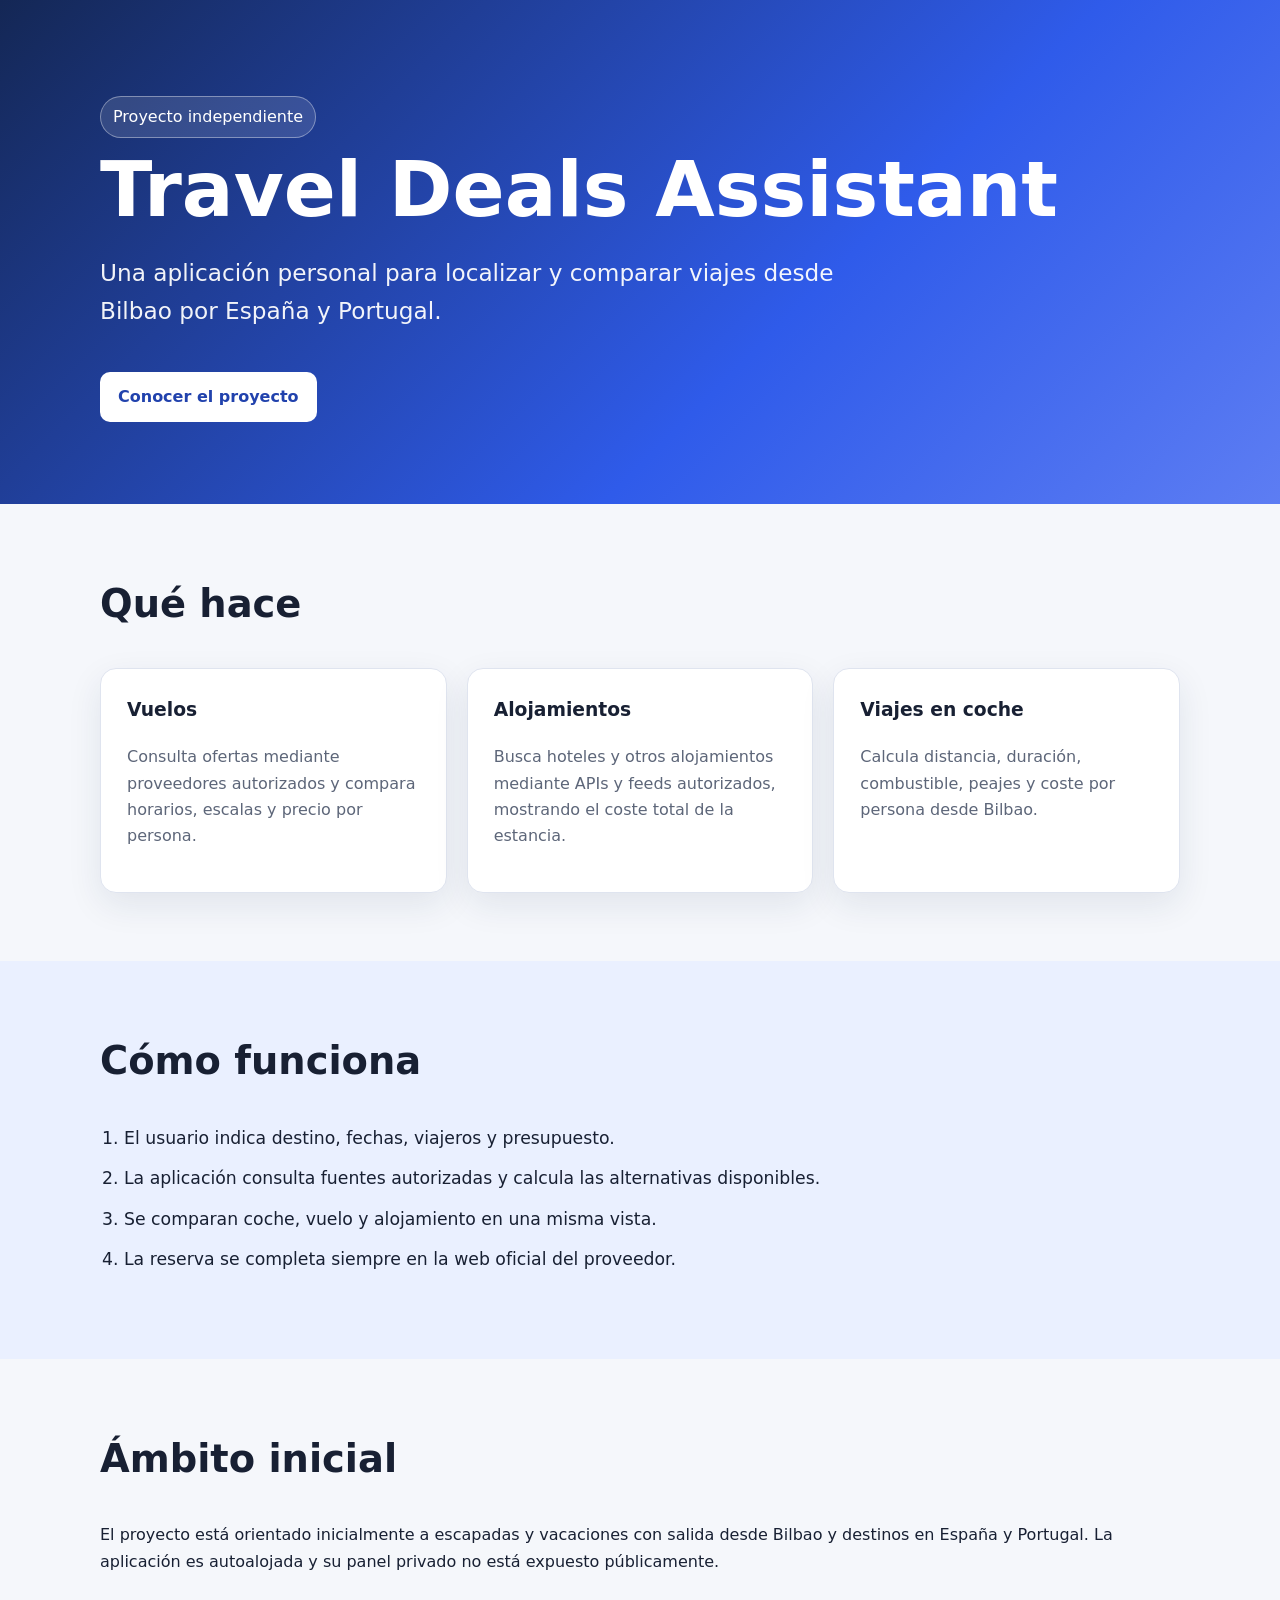
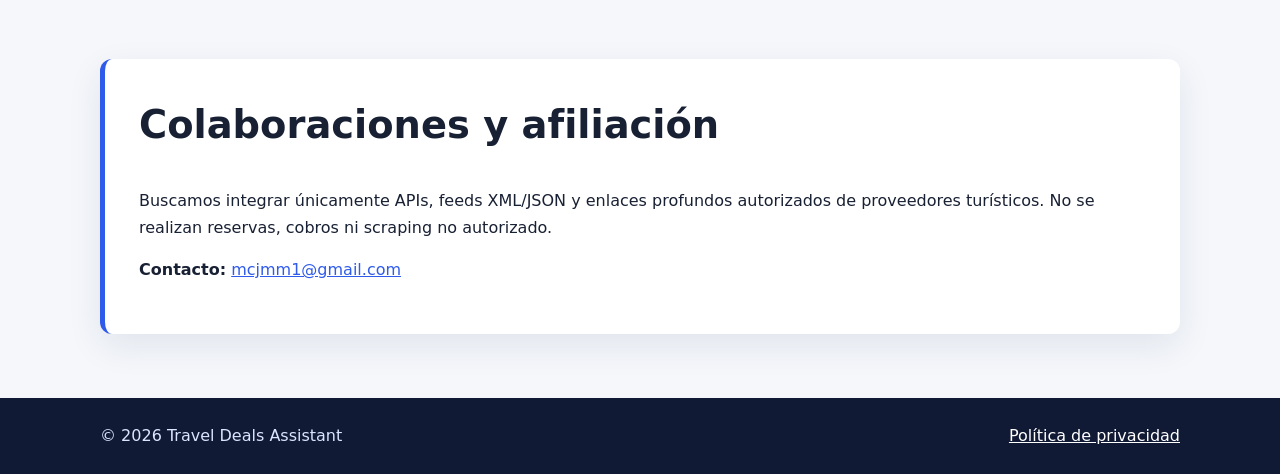
==== index.html @ fdabef5c "Add files via upload" ====
<!doctype html>
<html lang="es">
<head>
  <meta charset="utf-8">
  <meta name="viewport" content="width=device-width, initial-scale=1">
  <meta name="description" content="Travel Deals Assistant: comparador personal de viajes desde Bilbao para España y Portugal.">
  <title>Travel Deals Assistant</title>
  <link rel="stylesheet" href="styles.css">
</head>
<body>
  <header class="hero">
    <div class="wrap">
      <span class="badge">Proyecto independiente</span>
      <h1>Travel Deals Assistant</h1>
      <p class="lead">Una aplicación personal para localizar y comparar viajes desde Bilbao por España y Portugal.</p>
      <a class="button" href="#proyecto">Conocer el proyecto</a>
    </div>
  </header>

  <main>
    <section id="proyecto" class="wrap section">
      <h2>Qué hace</h2>
      <div class="cards">
        <article class="card">
          <h3>Vuelos</h3>
          <p>Consulta ofertas mediante proveedores autorizados y compara horarios, escalas y precio por persona.</p>
        </article>
        <article class="card">
          <h3>Alojamientos</h3>
          <p>Busca hoteles y otros alojamientos mediante APIs y feeds autorizados, mostrando el coste total de la estancia.</p>
        </article>
        <article class="card">
          <h3>Viajes en coche</h3>
          <p>Calcula distancia, duración, combustible, peajes y coste por persona desde Bilbao.</p>
        </article>
      </div>
    </section>

    <section class="alt">
      <div class="wrap section">
        <h2>Cómo funciona</h2>
        <ol class="steps">
          <li>El usuario indica destino, fechas, viajeros y presupuesto.</li>
          <li>La aplicación consulta fuentes autorizadas y calcula las alternativas disponibles.</li>
          <li>Se comparan coche, vuelo y alojamiento en una misma vista.</li>
          <li>La reserva se completa siempre en la web oficial del proveedor.</li>
        </ol>
      </div>
    </section>

    <section class="wrap section">
      <h2>Ámbito inicial</h2>
      <p>El proyecto está orientado inicialmente a escapadas y vacaciones con salida desde Bilbao y destinos en España y Portugal. La aplicación es autoalojada y su panel privado no está expuesto públicamente.</p>
    </section>

    <section class="wrap section notice">
      <h2>Colaboraciones y afiliación</h2>
      <p>Buscamos integrar únicamente APIs, feeds XML/JSON y enlaces profundos autorizados de proveedores turísticos. No se realizan reservas, cobros ni scraping no autorizado.</p>
      <p><strong>Contacto:</strong> <a href="mailto:mcjmm1@gmail.com">mcjmm1@gmail.com</a></p>
    </section>
  </main>

  <footer>
    <div class="wrap footer-inner">
      <span>© 2026 Travel Deals Assistant</span>
      <a href="privacidad.html">Política de privacidad</a>
    </div>
  </footer>
</body>
</html>
---- styles.css ----
:root {
  --bg: #f5f7fb;
  --surface: #ffffff;
  --text: #182033;
  --muted: #5d6679;
  --brand: #2f5bea;
  --brand-dark: #2142ad;
  --line: #dfe4ef;
  --shadow: 0 12px 35px rgba(26, 39, 77, .09);
}

* { box-sizing: border-box; }
html { scroll-behavior: smooth; }
body {
  margin: 0;
  font-family: system-ui, -apple-system, BlinkMacSystemFont, "Segoe UI", sans-serif;
  color: var(--text);
  background: var(--bg);
  line-height: 1.65;
}
a { color: var(--brand); }
.wrap { width: min(1080px, calc(100% - 36px)); margin: 0 auto; }
.hero {
  padding: 96px 0 82px;
  color: white;
  background: linear-gradient(135deg, #142755, #2f5bea 62%, #5d7df3);
}
.hero h1 { margin: 12px 0 12px; font-size: clamp(2.4rem, 6vw, 4.8rem); line-height: 1.05; }
.lead { max-width: 760px; font-size: clamp(1.08rem, 2.4vw, 1.45rem); opacity: .94; }
.badge { display: inline-block; padding: 7px 12px; border: 1px solid rgba(255,255,255,.38); border-radius: 999px; background: rgba(255,255,255,.12); }
.button { display: inline-block; margin-top: 18px; padding: 12px 18px; border-radius: 10px; background: white; color: var(--brand-dark); text-decoration: none; font-weight: 750; }
.section { padding: 68px 0; }
h2 { margin-top: 0; font-size: clamp(1.75rem, 3vw, 2.45rem); }
h3 { margin-top: 0; }
.cards { display: grid; grid-template-columns: repeat(3, 1fr); gap: 20px; }
.card { padding: 26px; border: 1px solid var(--line); border-radius: 16px; background: var(--surface); box-shadow: var(--shadow); }
.card p, .prose p { color: var(--muted); }
.alt { background: #eaf0ff; }
.steps { padding-left: 24px; font-size: 1.08rem; }
.steps li { margin: 12px 0; }
.notice { margin-bottom: 64px; padding: 34px; border-left: 5px solid var(--brand); border-radius: 12px; background: var(--surface); box-shadow: var(--shadow); }
footer { padding: 25px 0; color: #dce4ff; background: #101a35; }
.footer-inner { display: flex; justify-content: space-between; gap: 20px; flex-wrap: wrap; }
footer a { color: white; }
.small-header { padding: 42px 0; color: white; background: linear-gradient(135deg, #142755, #2f5bea); }
.small-header h1 { margin-bottom: 0; }
.back { color: white; }
.prose { min-height: 66vh; max-width: 800px; }

@media (max-width: 760px) {
  .hero { padding: 70px 0 60px; }
  .cards { grid-template-columns: 1fr; }
  .section { padding: 48px 0; }
}
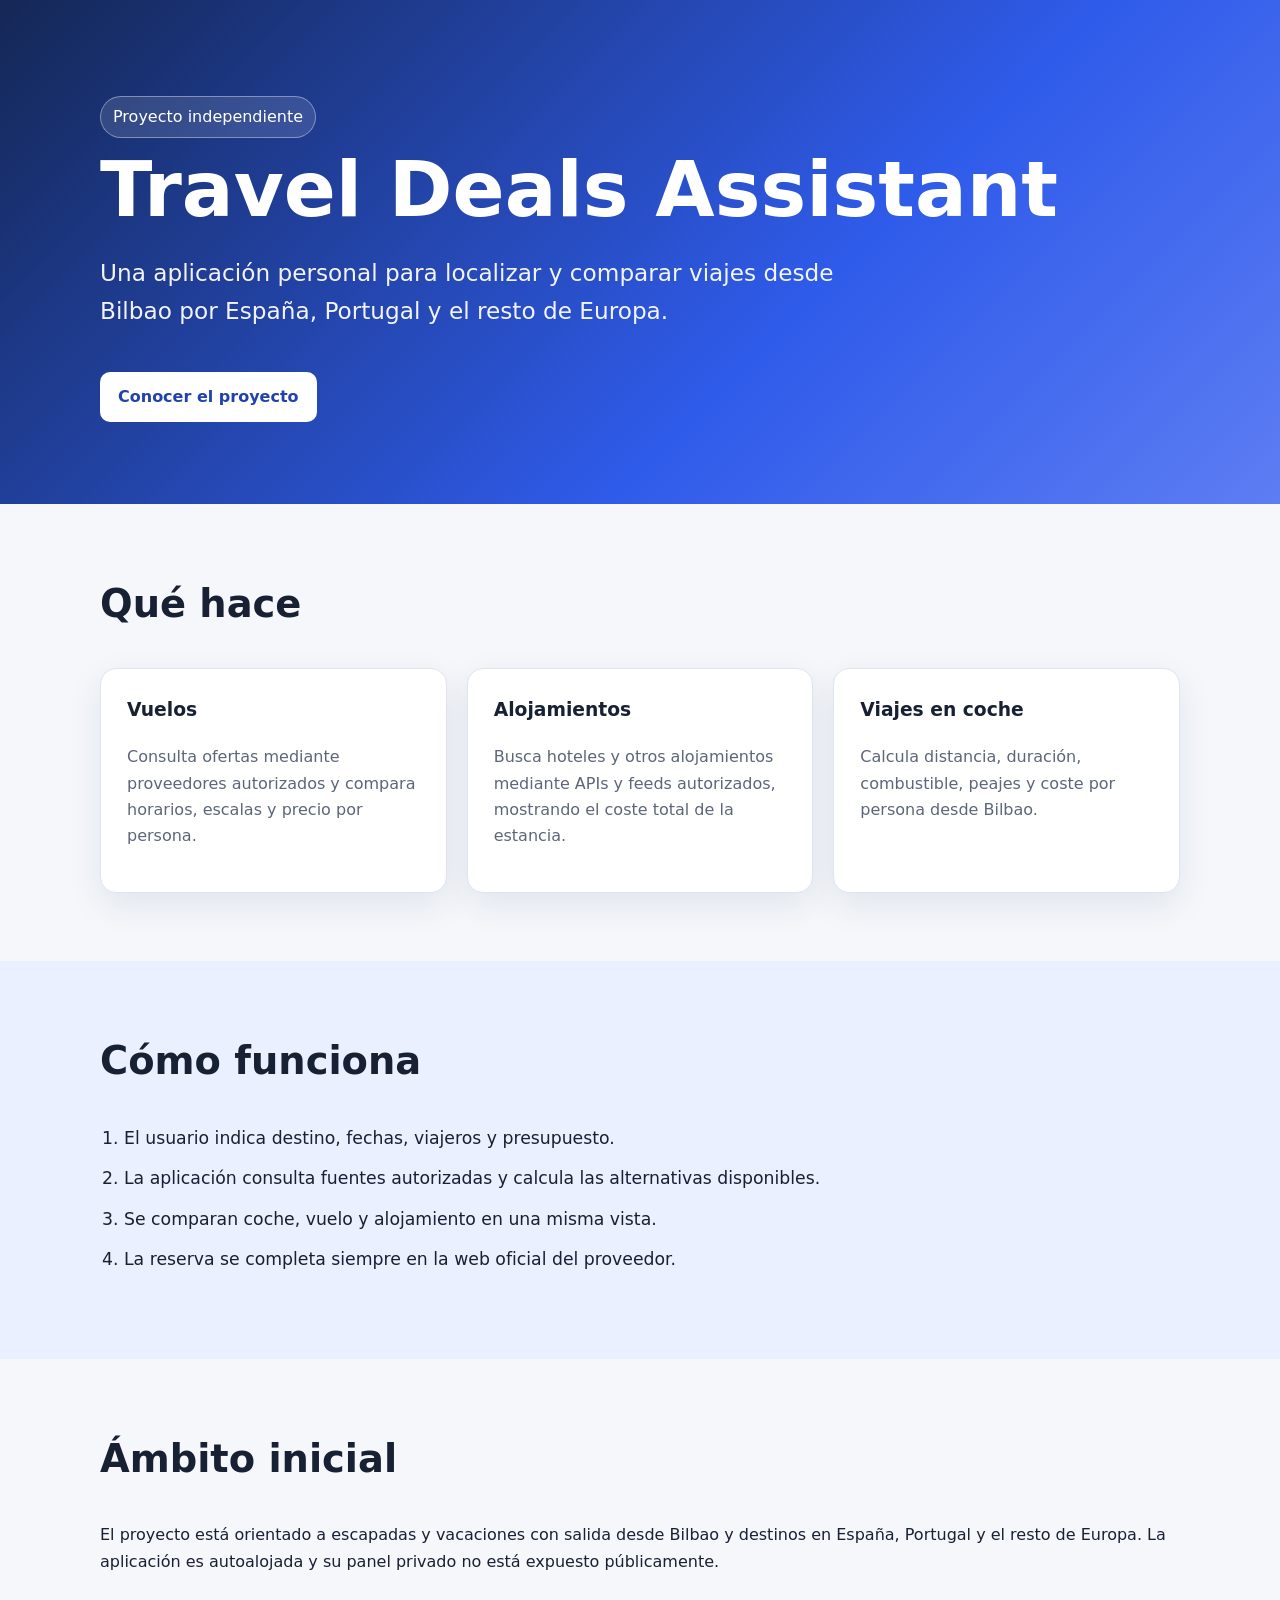
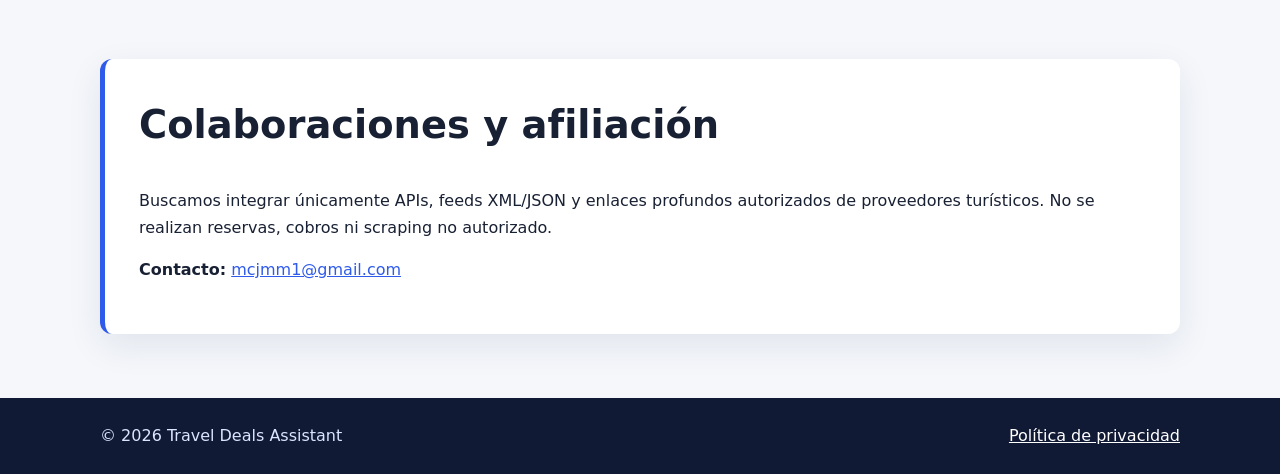
==== commit 1867ea93: "Update index.html" ====
--- a/index.html
+++ b/index.html
@@ -3,7 +3,7 @@
 <head>
   <meta charset="utf-8">
   <meta name="viewport" content="width=device-width, initial-scale=1">
-  <meta name="description" content="Travel Deals Assistant: comparador personal de viajes desde Bilbao para España y Portugal.">
+  <meta name="description" content="Travel Deals Assistant: comparador personal de viajes desde Bilbao para España, Portugal y el resto de Europa.">
   <title>Travel Deals Assistant</title>
   <link rel="stylesheet" href="styles.css">
 </head>
@@ -12,7 +12,7 @@
     <div class="wrap">
       <span class="badge">Proyecto independiente</span>
       <h1>Travel Deals Assistant</h1>
-      <p class="lead">Una aplicación personal para localizar y comparar viajes desde Bilbao por España y Portugal.</p>
+      <p class="lead">Una aplicación personal para localizar y comparar viajes desde Bilbao por España, Portugal y el resto de Europa.</p>
       <a class="button" href="#proyecto">Conocer el proyecto</a>
     </div>
   </header>
@@ -50,7 +50,7 @@
 
     <section class="wrap section">
       <h2>Ámbito inicial</h2>
-      <p>El proyecto está orientado inicialmente a escapadas y vacaciones con salida desde Bilbao y destinos en España y Portugal. La aplicación es autoalojada y su panel privado no está expuesto públicamente.</p>
+      <p>El proyecto está orientado a escapadas y vacaciones con salida desde Bilbao y destinos en España, Portugal y el resto de Europa. La aplicación es autoalojada y su panel privado no está expuesto públicamente.</p>
     </section>
 
     <section class="wrap section notice">
